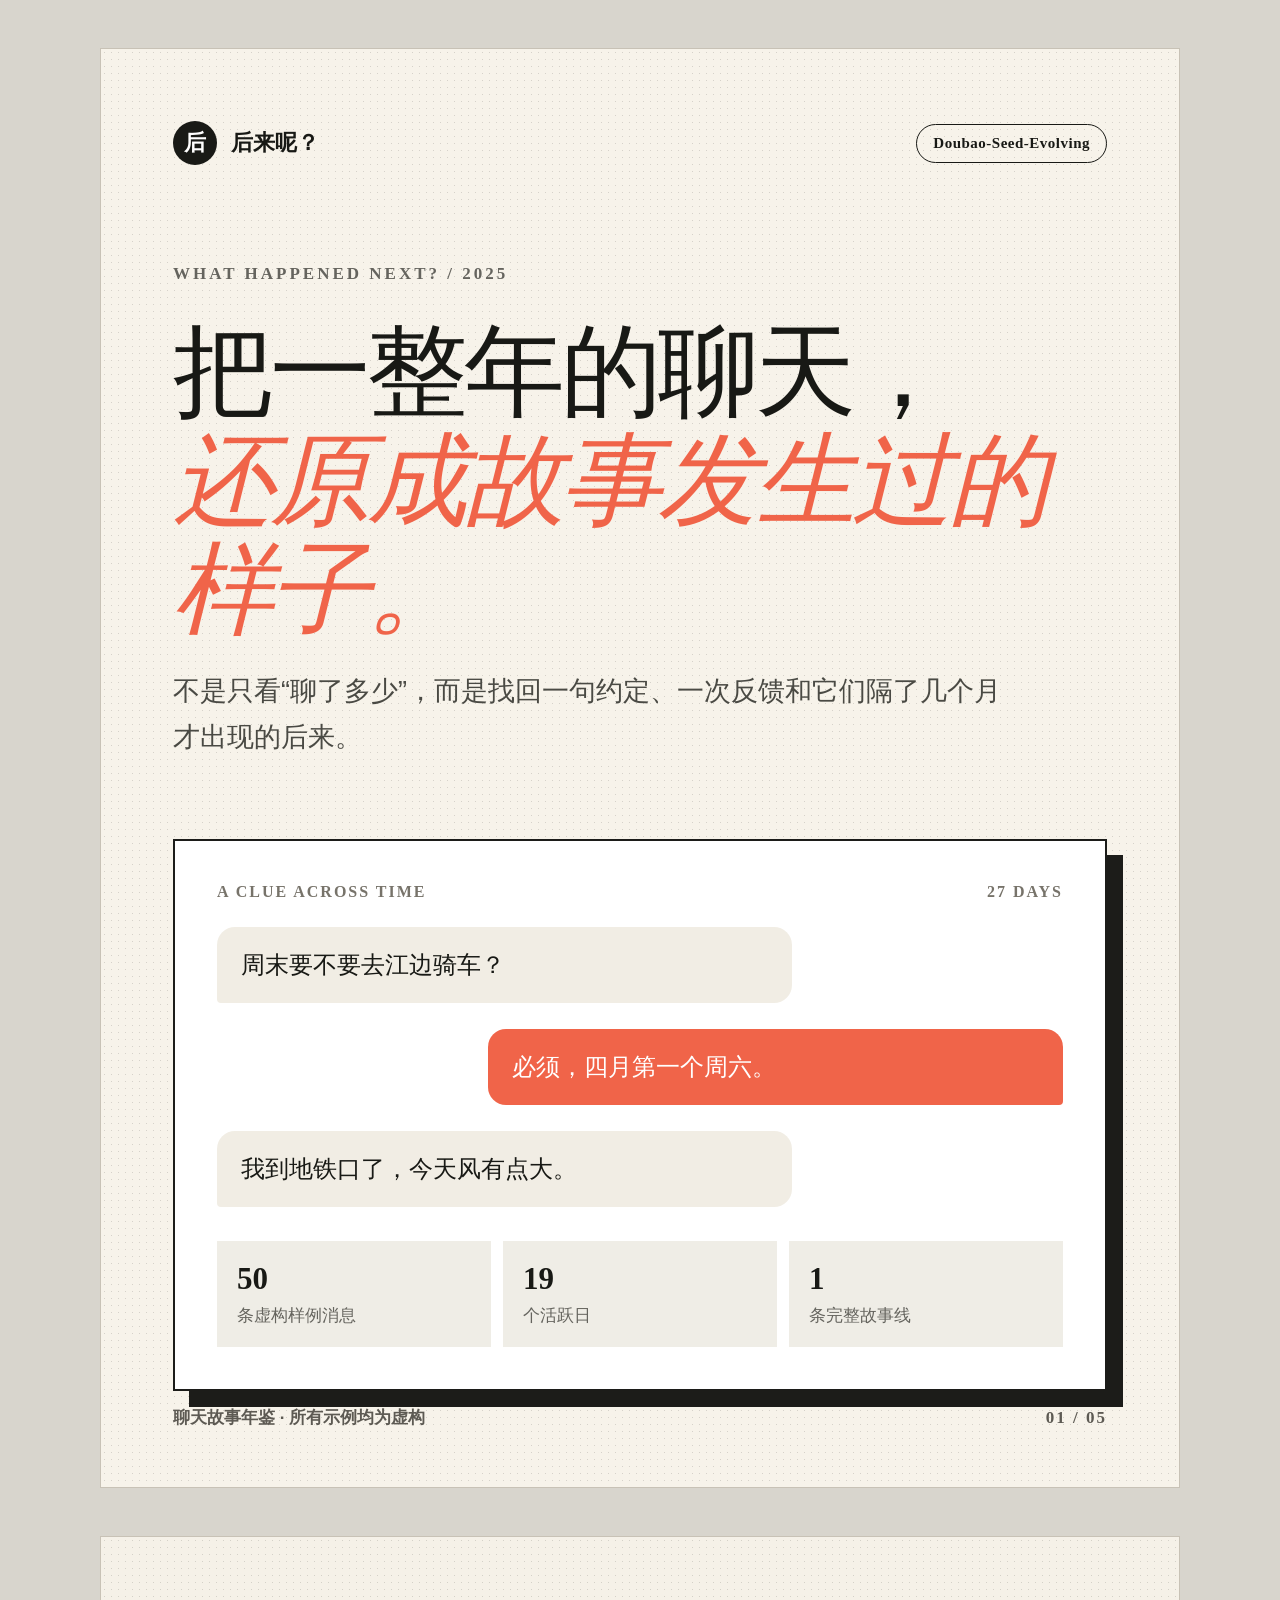
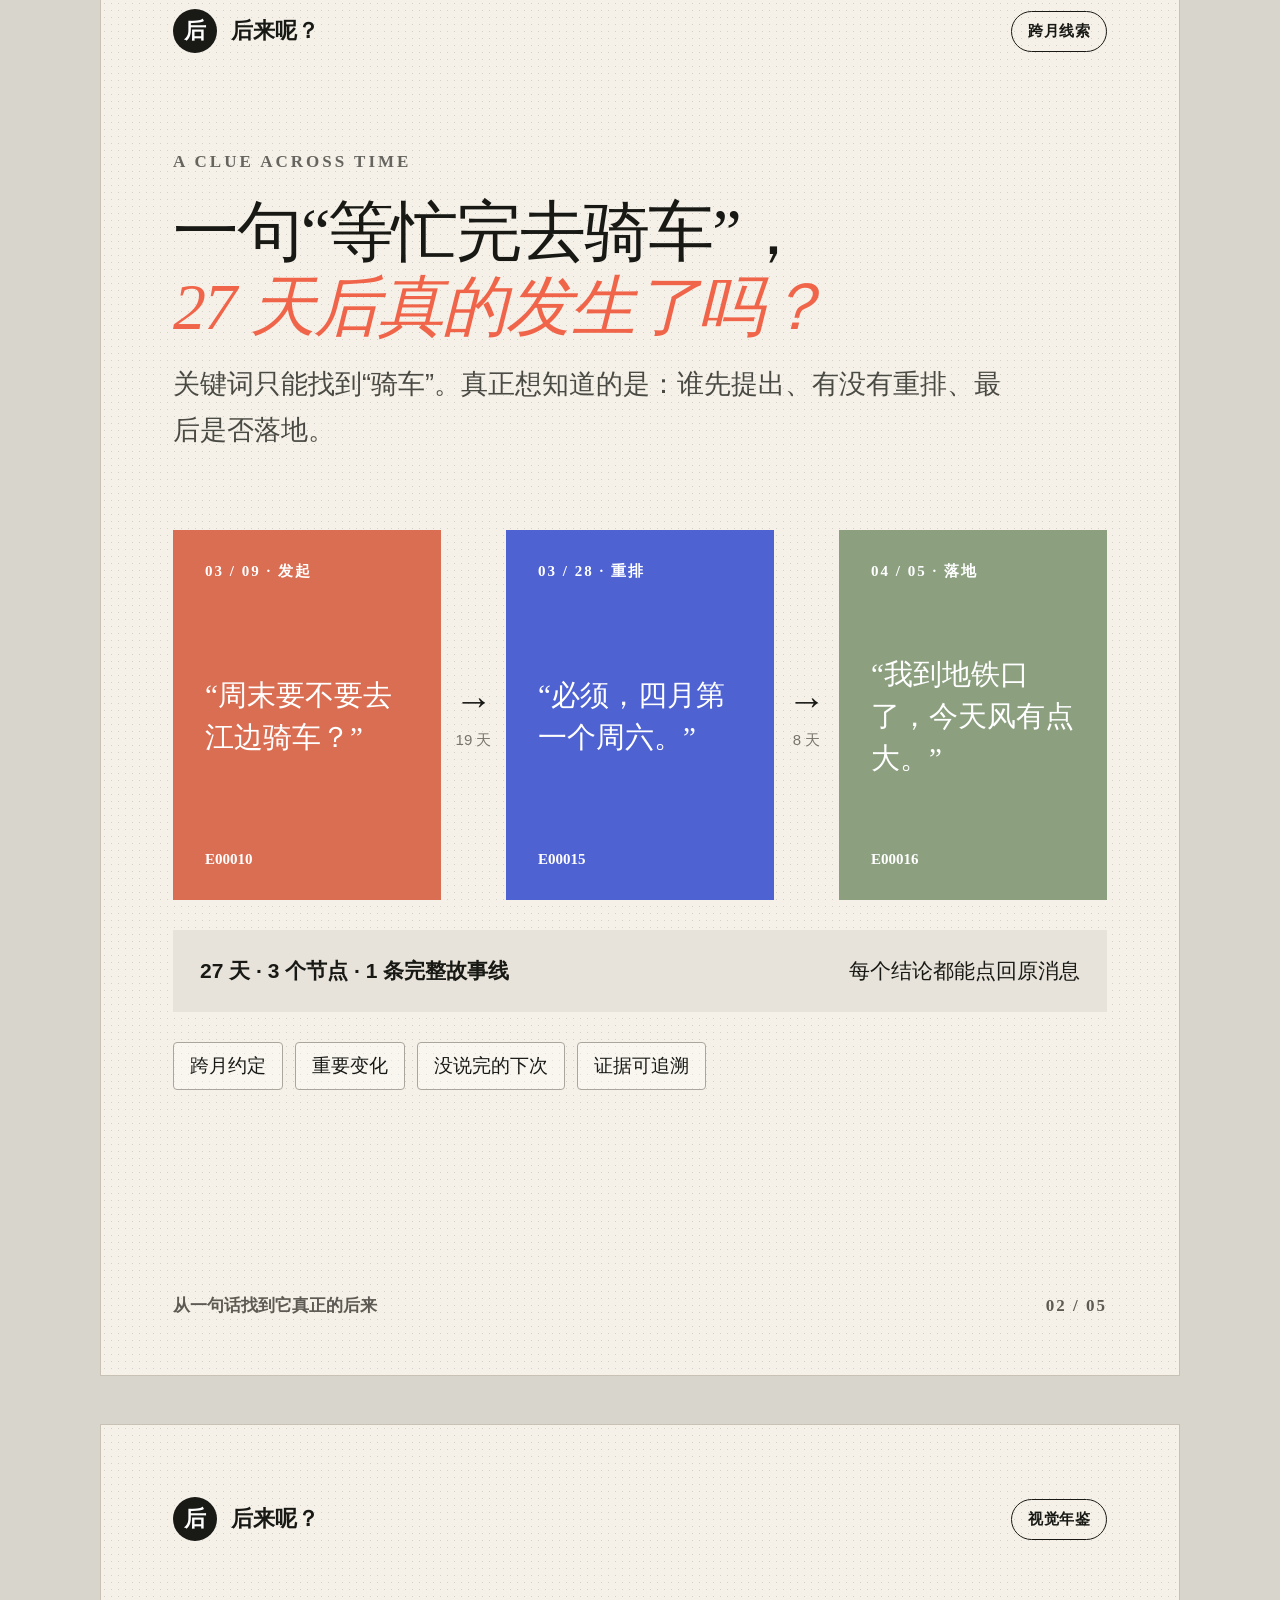
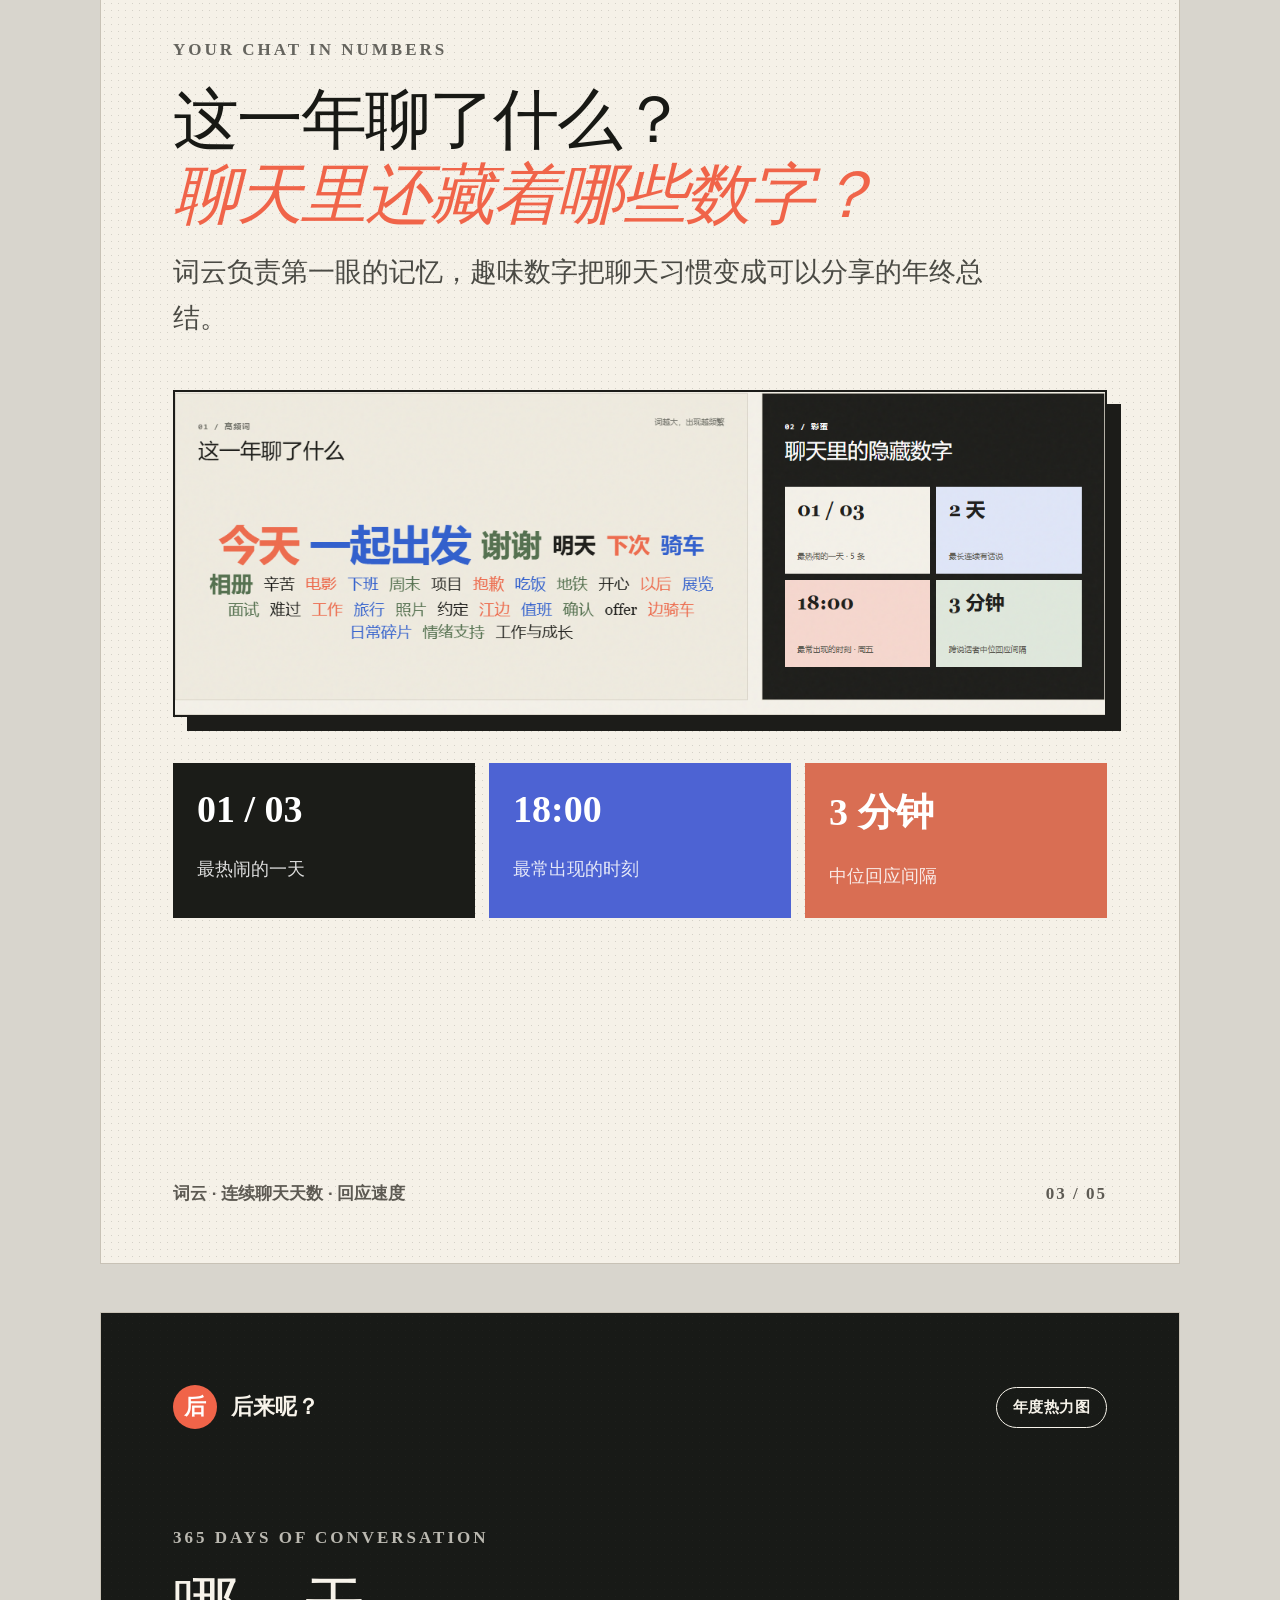
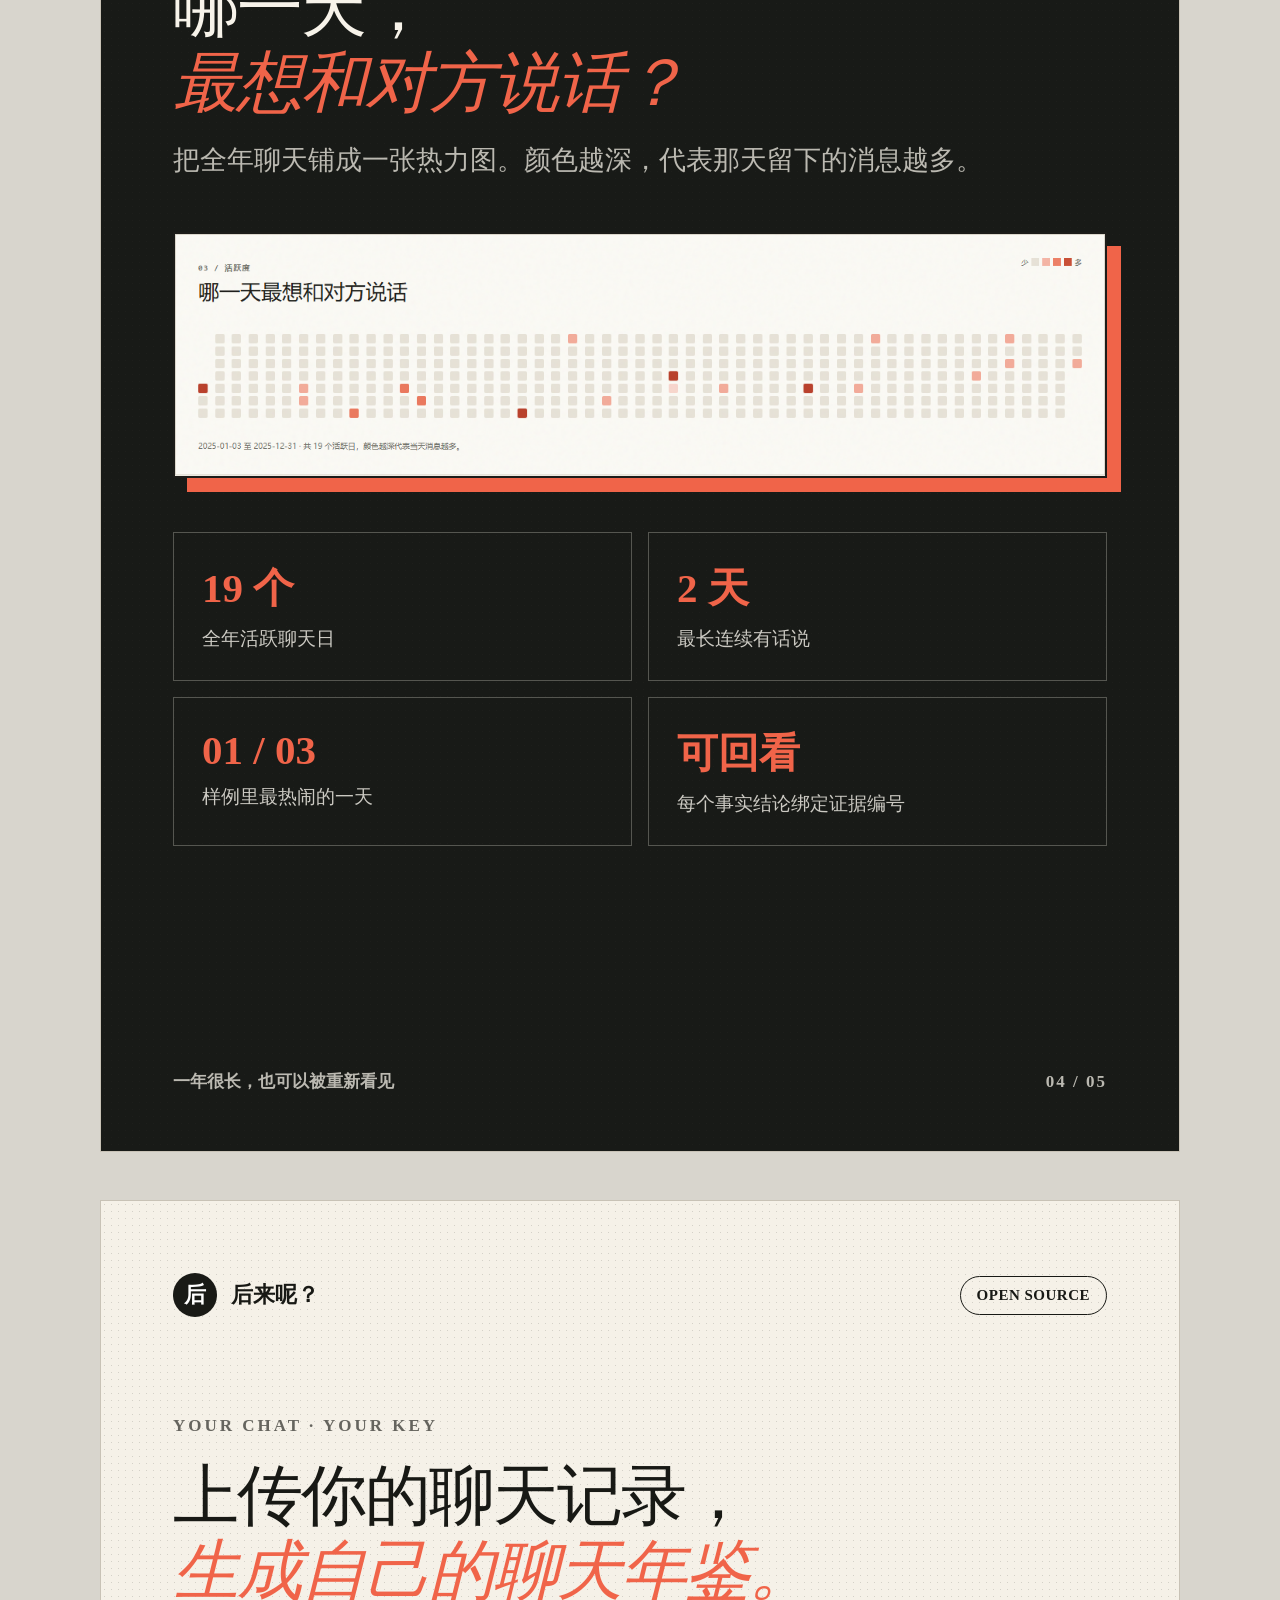
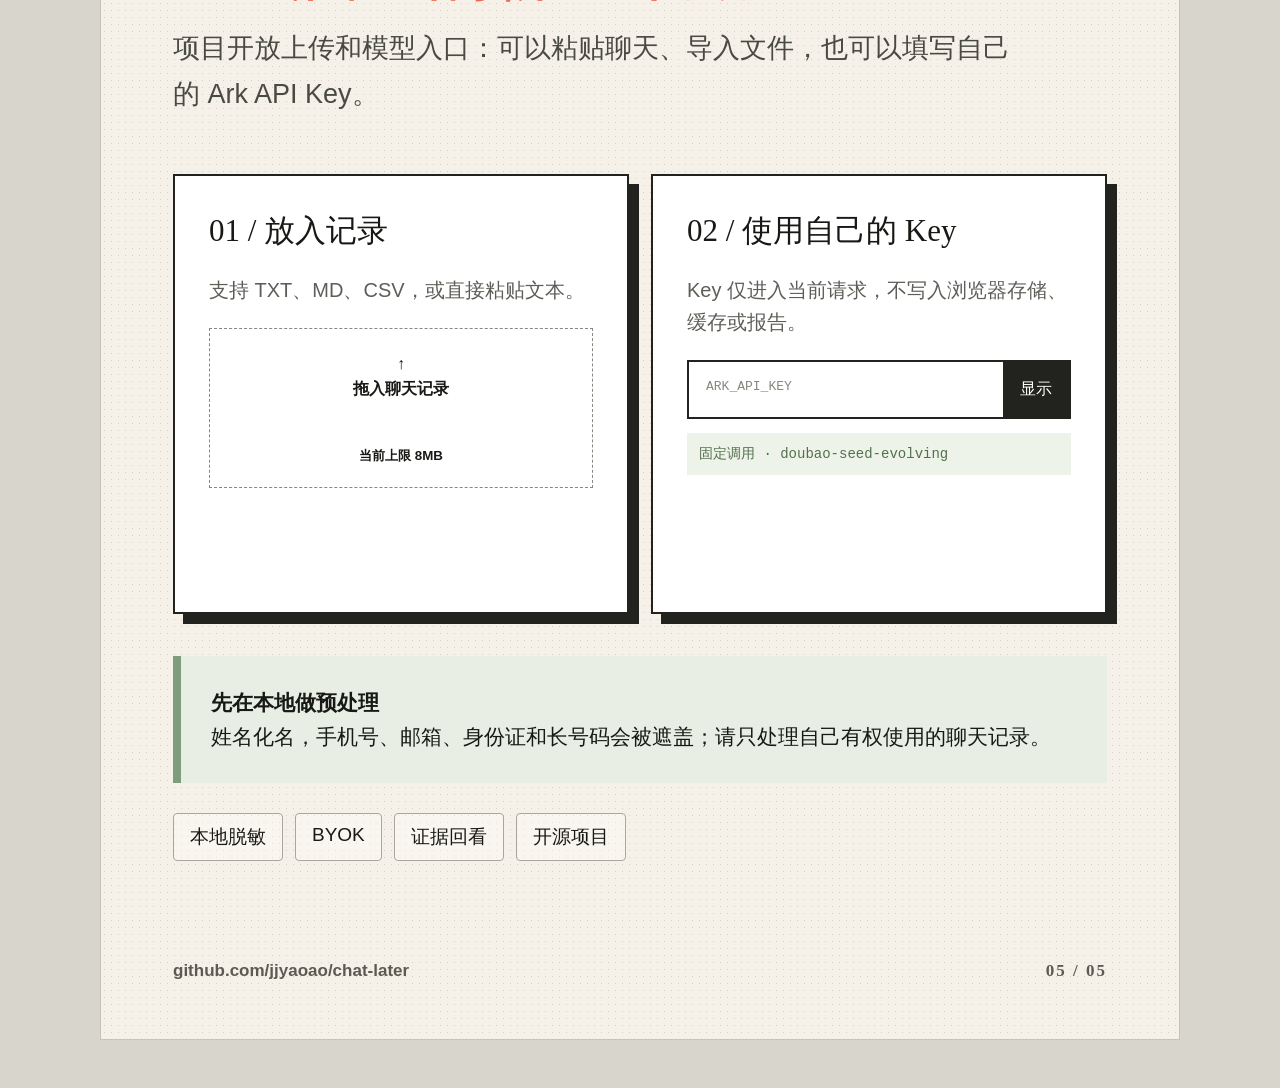
==== article/小红书配图.html @ 3decef2f "docs: add Xiaohongshu launch visuals" ====
<!doctype html>
<html lang="zh-CN">
<head>
  <meta charset="utf-8" />
  <title>后来呢？小红书配图</title>
  <style>
    * { box-sizing: border-box; }
    html, body { margin: 0; background: #d8d5cd; font-family: "Microsoft YaHei", "PingFang SC", sans-serif; color: #181915; }
    body { display: grid; gap: 48px; padding: 48px; justify-content: center; }
    .poster { position: relative; width: 1080px; height: 1440px; overflow: hidden; padding: 72px; background: #f5f1e8; border: 1px solid #c8c2b6; }
    .poster::after { content: ""; position: absolute; inset: 0; pointer-events: none; opacity: .2; background-image: radial-gradient(#514f49 0.6px, transparent 0.6px); background-size: 7px 7px; }
    .topline, .footer { position: relative; z-index: 2; display: flex; justify-content: space-between; align-items: center; font-size: 22px; font-weight: 700; }
    .brand { display: flex; gap: 14px; align-items: center; }
    .brand i { display: grid; place-items: center; width: 44px; height: 44px; border-radius: 50%; background: #191a16; color: white; font-style: normal; }
    .model { padding: 10px 16px; border: 1px solid currentColor; border-radius: 99px; font-family: Georgia, serif; font-size: 15px; letter-spacing: .5px; }
    .eyebrow { position: relative; z-index: 2; margin-top: 100px; font: 700 17px/1 Georgia, serif; letter-spacing: 3px; color: #65645e; }
    h1 { position: relative; z-index: 2; margin: 28px 0 24px; font: 500 88px/1.08 Georgia, "Songti SC", serif; letter-spacing: -4px; }
    h2 { position: relative; z-index: 2; margin: 24px 0 18px; font: 500 66px/1.14 Georgia, "Songti SC", serif; letter-spacing: -2px; }
    .lead { position: relative; z-index: 2; margin: 0; max-width: 850px; font-size: 27px; line-height: 1.7; color: #4a4a44; }
    .accent { color: #f06449; font-style: italic; }
    .footer { position: absolute; left: 72px; right: 72px; bottom: 58px; color: #5d5a53; font-size: 17px; }
    .page-no { font-family: Georgia, serif; letter-spacing: 2px; }
    .tags { position: relative; z-index: 2; display: flex; gap: 12px; flex-wrap: wrap; margin-top: 30px; }
    .tags span { padding: 10px 16px; border: 1px solid #aaa69d; border-radius: 4px; font-size: 19px; background: rgba(255,255,255,.35); }
    .cover { background: #f7f3ea; }
    .cover h1 { font-size: 101px; margin-top: 36px; }
    .cover .paper { position: relative; z-index: 2; margin-top: 78px; padding: 42px; background: white; border: 2px solid #1c1c19; box-shadow: 16px 16px 0 #1c1c19; }
    .paper-head { display: flex; justify-content: space-between; color: #77736a; font: 700 16px Georgia, serif; letter-spacing: 2px; }
    .message { width: 68%; margin-top: 26px; padding: 20px 24px; border-radius: 18px 18px 18px 4px; background: #f1ede4; font-size: 24px; line-height: 1.5; }
    .message.right { margin-left: auto; border-radius: 18px 18px 4px 18px; background: #f06449; color: white; }
    .paper-result { display: grid; grid-template-columns: repeat(3, 1fr); gap: 12px; margin-top: 34px; }
    .paper-result div { padding: 20px; background: #efede6; }
    .paper-result b { display: block; font: 700 31px Georgia, serif; }
    .paper-result span { display: block; margin-top: 7px; color: #65645e; font-size: 17px; }
    .timeline { position: relative; z-index: 2; margin-top: 76px; }
    .timeline-row { display: grid; grid-template-columns: 1fr 65px 1fr 65px 1fr; align-items: center; }
    .event { height: 370px; padding: 32px; color: white; display: flex; flex-direction: column; justify-content: space-between; }
    .event small { font: 700 15px Georgia, serif; letter-spacing: 2px; }
    .event q { font: 500 29px/1.45 Georgia, "Songti SC", serif; }
    .event b { font: 700 15px Georgia, serif; }
    .coral { background: #d96e53; }
    .blue { background: #4e62d1; }
    .green { background: #8ca080; }
    .arrow { text-align: center; font-size: 38px; }
    .arrow small { display: block; margin-top: 8px; font-size: 15px; color: #77736a; }
    .timeline-result { margin-top: 30px; padding: 27px; background: #e7e3da; display: flex; justify-content: space-between; font-size: 21px; }
    .visual-frame { position: relative; z-index: 2; margin-top: 48px; background: white; border: 2px solid #1c1c19; box-shadow: 14px 14px 0 #1c1c19; overflow: hidden; }
    .visual-frame img { width: 100%; display: block; }
    .insight-strip { position: relative; z-index: 2; display: grid; grid-template-columns: repeat(3, 1fr); gap: 14px; margin-top: 46px; }
    .insight-strip div { min-height: 155px; padding: 24px; background: #1b1c18; color: white; }
    .insight-strip div:nth-child(2) { background: #4d63d3; }
    .insight-strip div:nth-child(3) { background: #d96e53; }
    .insight-strip b { display: block; font: 700 38px Georgia, serif; }
    .insight-strip span { display: block; margin-top: 26px; font-size: 18px; opacity: .85; }
    .heat-poster { background: #181a17; color: #f7f3ea; }
    .heat-poster::after { opacity: .08; }
    .heat-poster .brand i { background: #f06449; }
    .heat-poster .eyebrow, .heat-poster .lead, .heat-poster .footer { color: #bbb9b1; }
    .heat-poster .visual-frame { background: #f7f3ea; box-shadow: 14px 14px 0 #f06449; }
    .heat-facts { position: relative; z-index: 2; display: grid; grid-template-columns: 1fr 1fr; gap: 16px; margin-top: 54px; }
    .heat-facts div { padding: 28px; border: 1px solid #555650; }
    .heat-facts b { display: block; color: #f06449; font: 700 41px Georgia, serif; }
    .heat-facts span { display: block; margin-top: 10px; font-size: 19px; color: #cbc9c2; }
    .entry-grid { position: relative; z-index: 2; display: grid; grid-template-columns: 1fr 1fr; gap: 22px; margin-top: 56px; }
    .entry-card { min-height: 440px; padding: 34px; background: white; border: 2px solid #22231f; box-shadow: 10px 10px 0 #22231f; }
    .entry-card b { display: block; margin-bottom: 22px; font: 500 31px Georgia, "Songti SC", serif; }
    .entry-card p { margin: 0 0 22px; font-size: 20px; line-height: 1.6; color: #5f5d57; }
    .drop { height: 160px; display: grid; place-items: center; border: 1px dashed #8b877e; text-align: center; font-weight: 700; line-height: 1.6; }
    .key { margin-top: 15px; display: flex; border: 2px solid #22231f; }
    .key span { flex: 1; padding: 17px; color: #8b877e; font-family: monospace; }
    .key i { padding: 17px; background: #22231f; color: white; font-style: normal; }
    .fixed { margin-top: 14px; padding: 12px; background: #eef3e9; font: 14px monospace; color: #53704e; }
    .privacy { position: relative; z-index: 2; margin-top: 42px; padding: 30px; border-left: 8px solid #7f9d7b; background: #e8eee4; font-size: 21px; line-height: 1.6; }
  </style>
</head>
<body>
  <section class="poster cover" id="poster-1">
    <div class="topline"><div class="brand"><i>后</i><span>后来呢？</span></div><span class="model">Doubao-Seed-Evolving</span></div>
    <div class="eyebrow">WHAT HAPPENED NEXT? / 2025</div>
    <h1>把一整年的聊天，<br><span class="accent">还原成故事发生过的样子。</span></h1>
    <p class="lead">不是只看“聊了多少”，而是找回一句约定、一次反馈和它们隔了几个月才出现的后来。</p>
    <div class="paper">
      <div class="paper-head"><span>A CLUE ACROSS TIME</span><span>27 DAYS</span></div>
      <div class="message">周末要不要去江边骑车？</div>
      <div class="message right">必须，四月第一个周六。</div>
      <div class="message">我到地铁口了，今天风有点大。</div>
      <div class="paper-result"><div><b>50</b><span>条虚构样例消息</span></div><div><b>19</b><span>个活跃日</span></div><div><b>1</b><span>条完整故事线</span></div></div>
    </div>
    <div class="footer"><span>聊天故事年鉴 · 所有示例均为虚构</span><span class="page-no">01 / 05</span></div>
  </section>

  <section class="poster" id="poster-2">
    <div class="topline"><div class="brand"><i>后</i><span>后来呢？</span></div><span class="model">跨月线索</span></div>
    <div class="eyebrow">A CLUE ACROSS TIME</div>
    <h2>一句“等忙完去骑车”，<br><span class="accent">27 天后真的发生了吗？</span></h2>
    <p class="lead">关键词只能找到“骑车”。真正想知道的是：谁先提出、有没有重排、最后是否落地。</p>
    <div class="timeline">
      <div class="timeline-row">
        <div class="event coral"><small>03 / 09 · 发起</small><q>周末要不要去江边骑车？</q><b>E00010</b></div>
        <div class="arrow">→<small>19 天</small></div>
        <div class="event blue"><small>03 / 28 · 重排</small><q>必须，四月第一个周六。</q><b>E00015</b></div>
        <div class="arrow">→<small>8 天</small></div>
        <div class="event green"><small>04 / 05 · 落地</small><q>我到地铁口了，今天风有点大。</q><b>E00016</b></div>
      </div>
      <div class="timeline-result"><strong>27 天 · 3 个节点 · 1 条完整故事线</strong><span>每个结论都能点回原消息</span></div>
    </div>
    <div class="tags"><span>跨月约定</span><span>重要变化</span><span>没说完的下次</span><span>证据可追溯</span></div>
    <div class="footer"><span>从一句话找到它真正的后来</span><span class="page-no">02 / 05</span></div>
  </section>

  <section class="poster" id="poster-3">
    <div class="topline"><div class="brand"><i>后</i><span>后来呢？</span></div><span class="model">视觉年鉴</span></div>
    <div class="eyebrow">YOUR CHAT IN NUMBERS</div>
    <h2>这一年聊了什么？<br><span class="accent">聊天里还藏着哪些数字？</span></h2>
    <p class="lead">词云负责第一眼的记忆，趣味数字把聊天习惯变成可以分享的年终总结。</p>
    <div class="visual-frame"><img src="assets/10-词云与趣味数据.png" alt="聊天词云与趣味数据" /></div>
    <div class="insight-strip"><div><b>01 / 03</b><span>最热闹的一天</span></div><div><b>18:00</b><span>最常出现的时刻</span></div><div><b>3 分钟</b><span>中位回应间隔</span></div></div>
    <div class="footer"><span>词云 · 连续聊天天数 · 回应速度</span><span class="page-no">03 / 05</span></div>
  </section>

  <section class="poster heat-poster" id="poster-4">
    <div class="topline"><div class="brand"><i>后</i><span>后来呢？</span></div><span class="model">年度热力图</span></div>
    <div class="eyebrow">365 DAYS OF CONVERSATION</div>
    <h2>哪一天，<br><span class="accent">最想和对方说话？</span></h2>
    <p class="lead">把全年聊天铺成一张热力图。颜色越深，代表那天留下的消息越多。</p>
    <div class="visual-frame"><img src="assets/11-年度活跃热力图.png" alt="年度聊天热力图" /></div>
    <div class="heat-facts"><div><b>19 个</b><span>全年活跃聊天日</span></div><div><b>2 天</b><span>最长连续有话说</span></div><div><b>01 / 03</b><span>样例里最热闹的一天</span></div><div><b>可回看</b><span>每个事实结论绑定证据编号</span></div></div>
    <div class="footer"><span>一年很长，也可以被重新看见</span><span class="page-no">04 / 05</span></div>
  </section>

  <section class="poster" id="poster-5">
    <div class="topline"><div class="brand"><i>后</i><span>后来呢？</span></div><span class="model">OPEN SOURCE</span></div>
    <div class="eyebrow">YOUR CHAT · YOUR KEY</div>
    <h2>上传你的聊天记录，<br><span class="accent">生成自己的聊天年鉴。</span></h2>
    <p class="lead">项目开放上传和模型入口：可以粘贴聊天、导入文件，也可以填写自己的 Ark API Key。</p>
    <div class="entry-grid">
      <div class="entry-card"><b>01 / 放入记录</b><p>支持 TXT、MD、CSV，或直接粘贴文本。</p><div class="drop">↑<br>拖入聊天记录<br><small>当前上限 8MB</small></div></div>
      <div class="entry-card"><b>02 / 使用自己的 Key</b><p>Key 仅进入当前请求，不写入浏览器存储、缓存或报告。</p><div class="key"><span>ARK_API_KEY</span><i>显示</i></div><div class="fixed">固定调用 · doubao-seed-evolving</div></div>
    </div>
    <div class="privacy"><strong>先在本地做预处理</strong><br>姓名化名，手机号、邮箱、身份证和长号码会被遮盖；请只处理自己有权使用的聊天记录。</div>
    <div class="tags"><span>本地脱敏</span><span>BYOK</span><span>证据回看</span><span>开源项目</span></div>
    <div class="footer"><span>github.com/jjyaoao/chat-later</span><span class="page-no">05 / 05</span></div>
  </section>
</body>
</html>
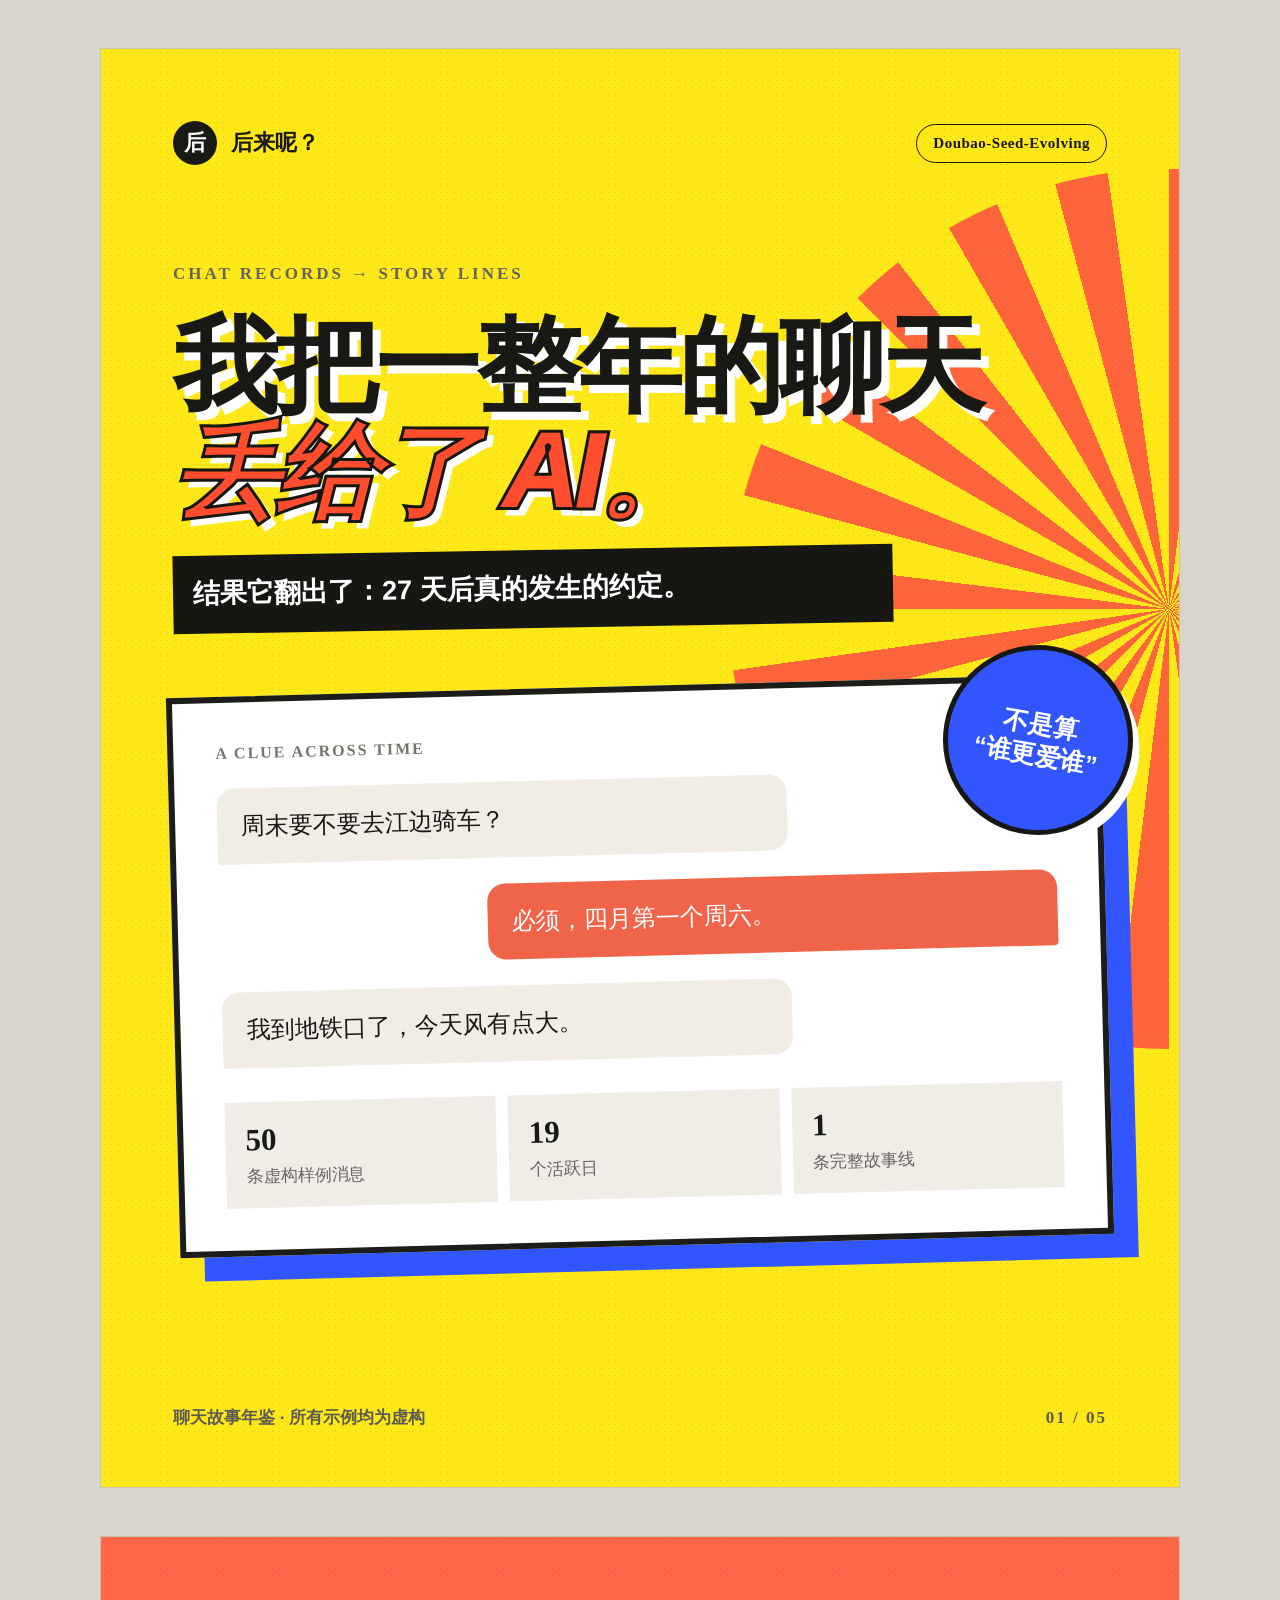
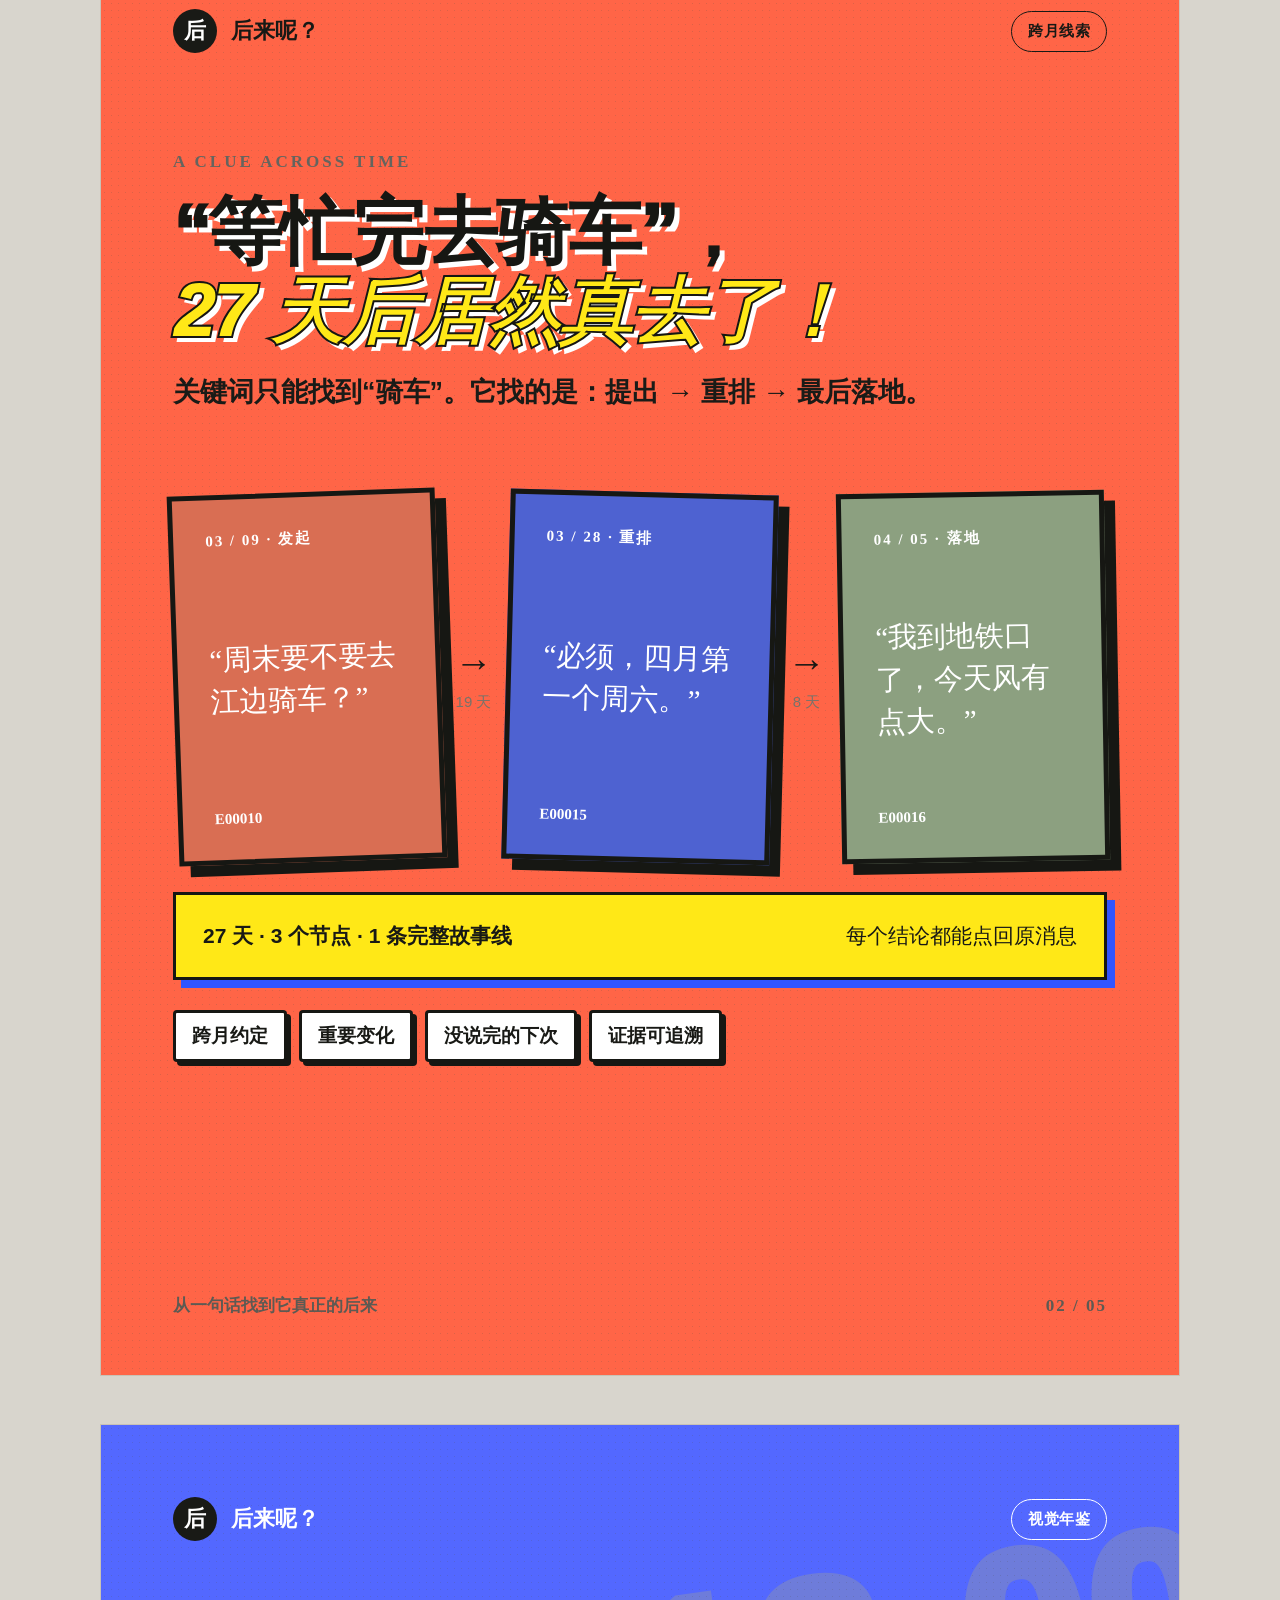
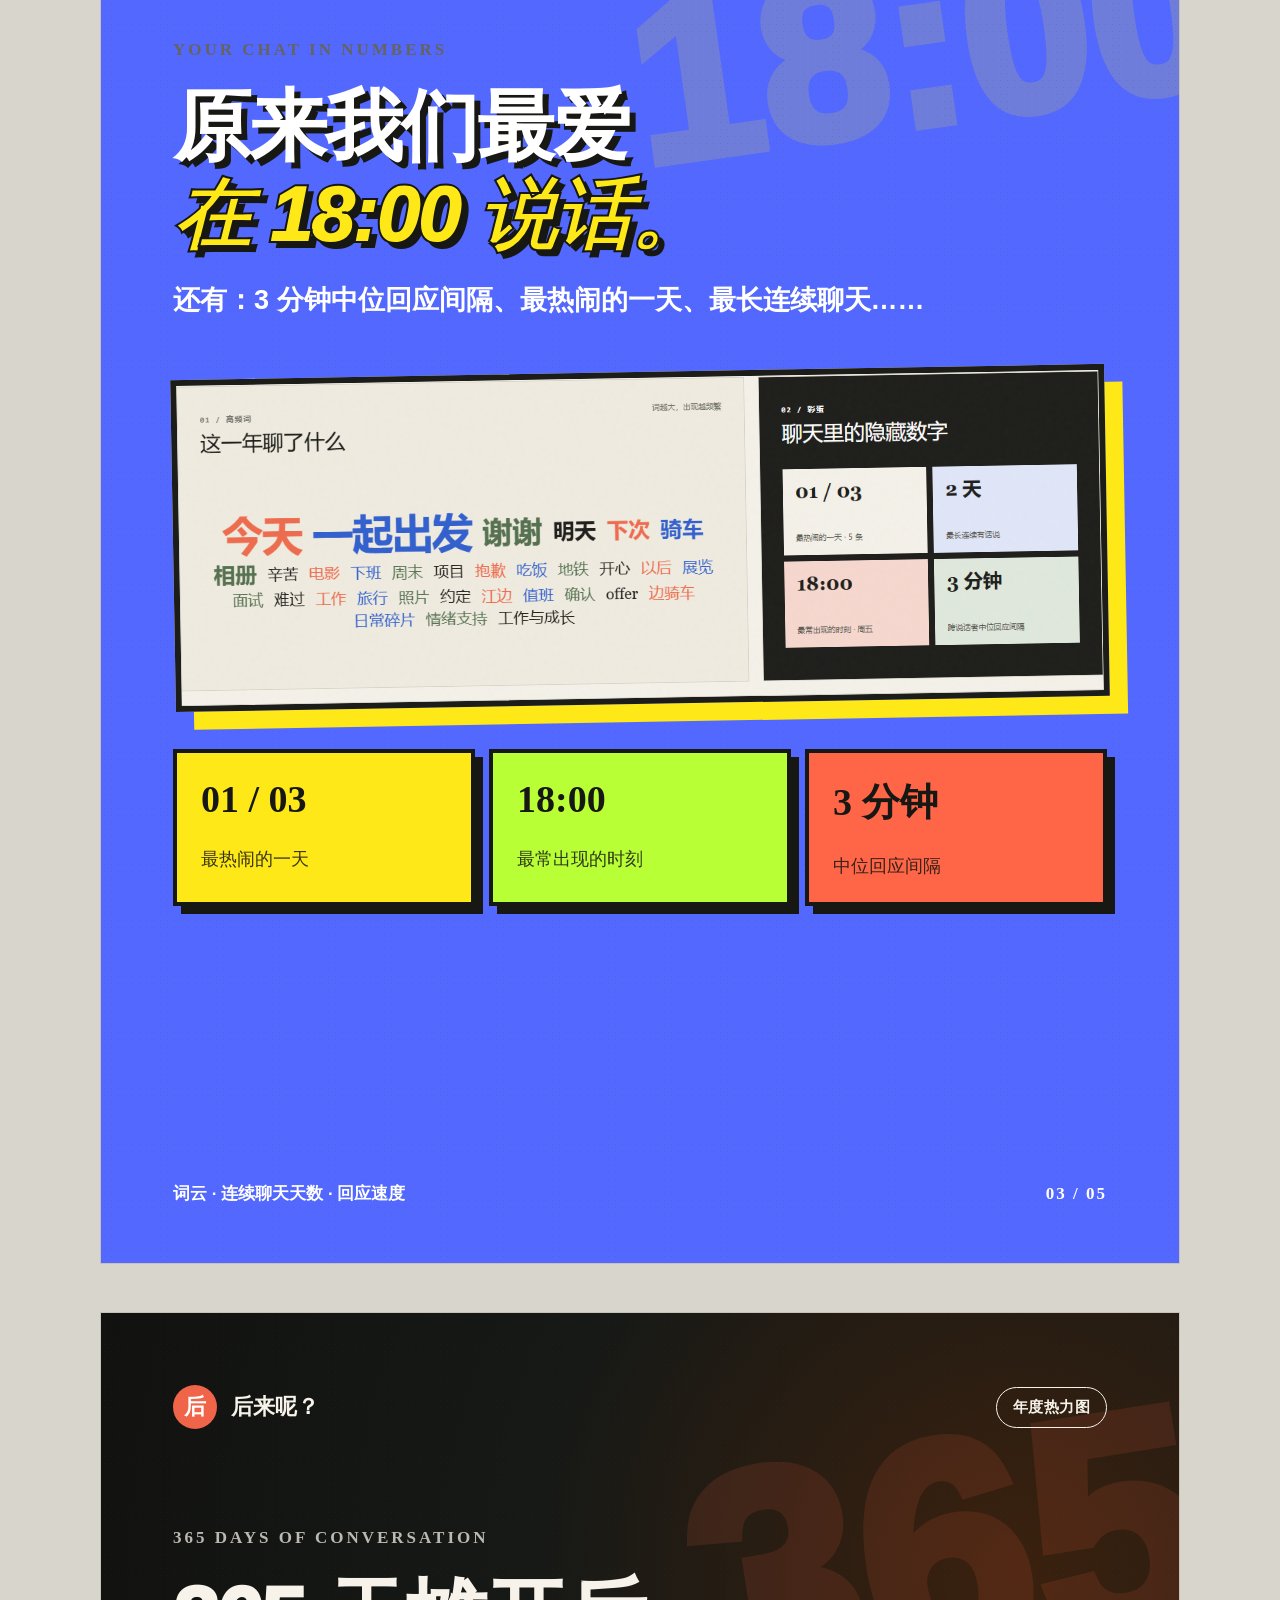
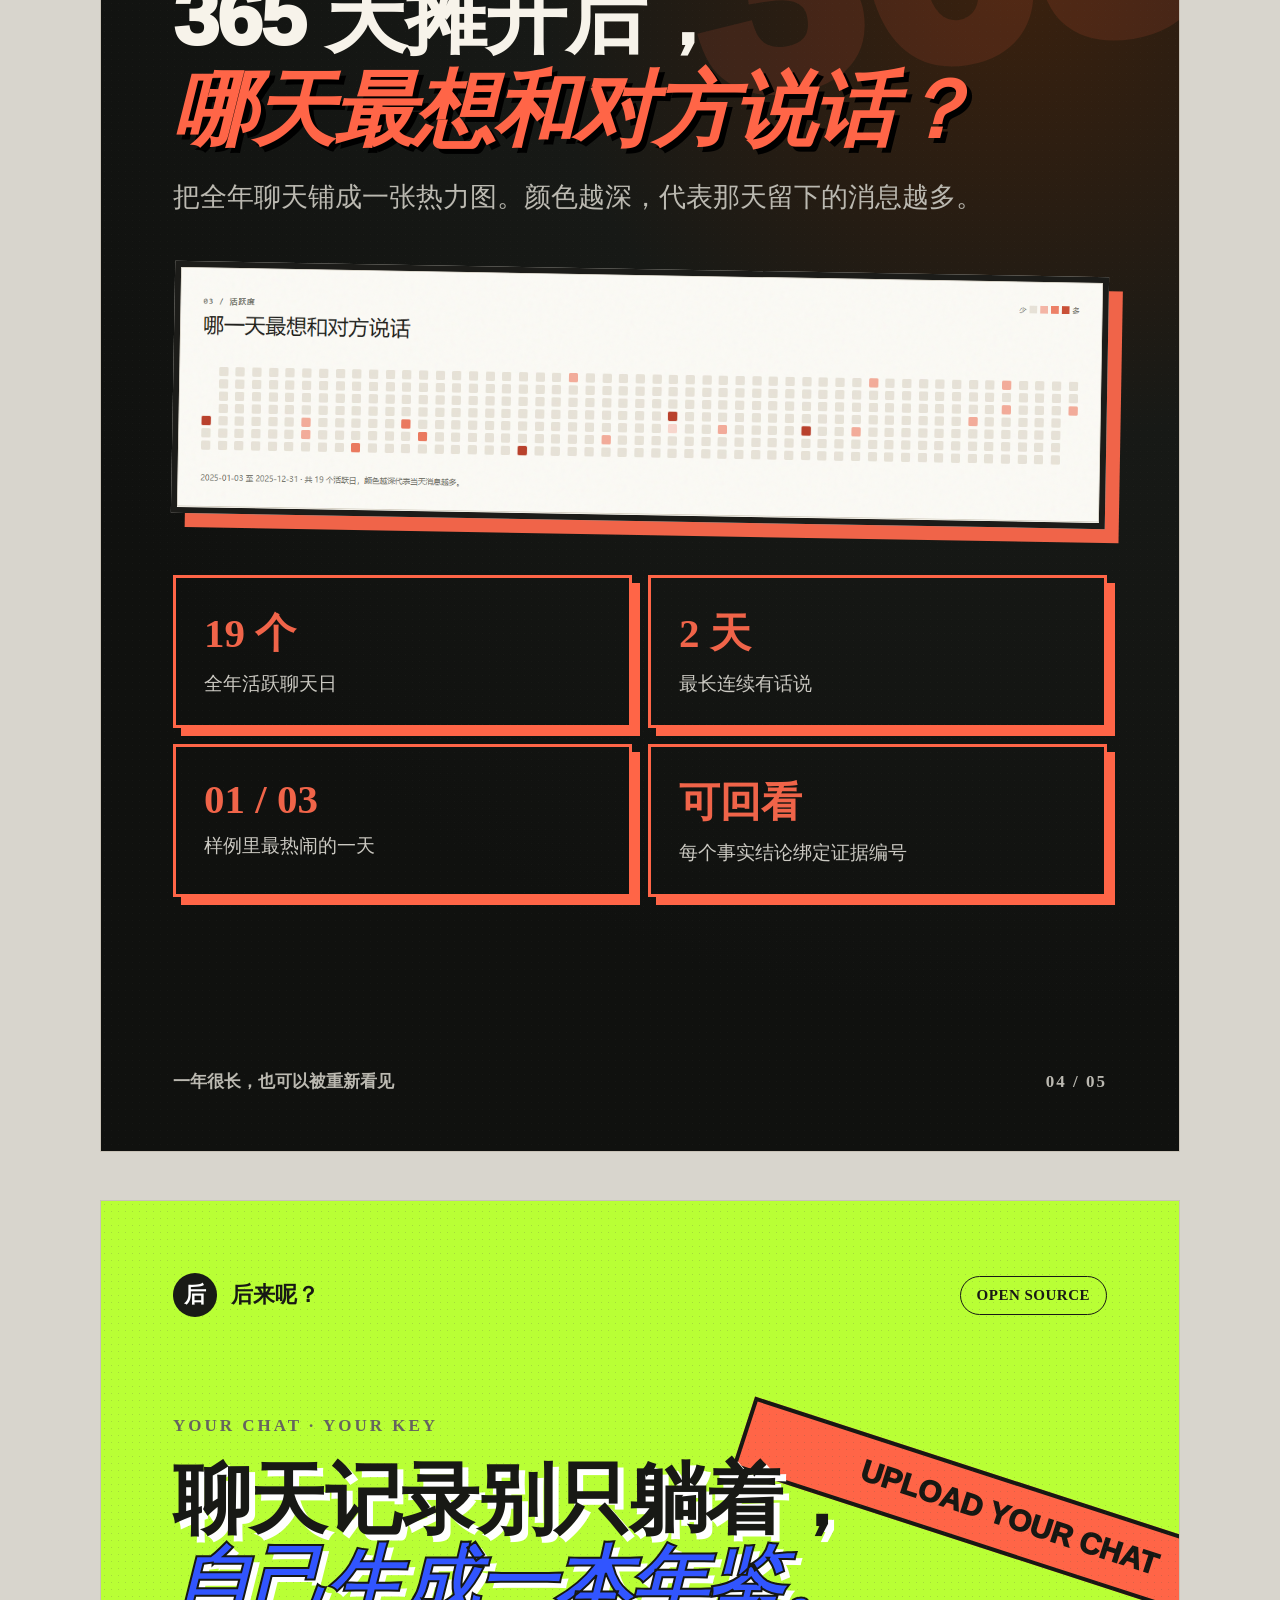
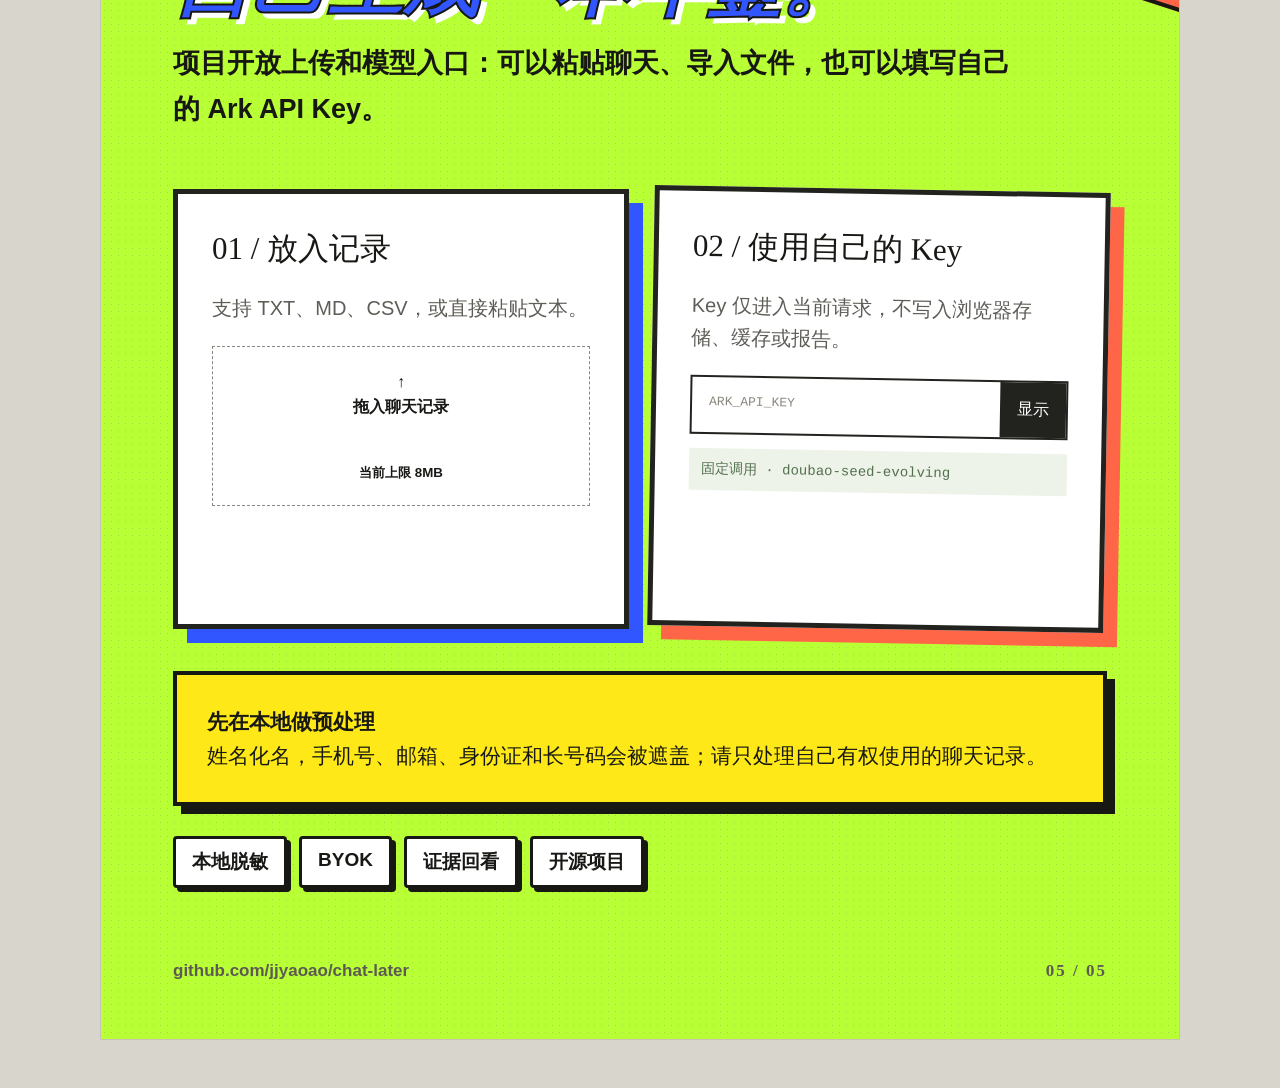
==== commit cb452373: "docs: amplify Xiaohongshu launch visuals" ====
--- a/article/小红书配图.html
+++ b/article/小红书配图.html
@@ -71,14 +71,59 @@
     .key i { padding: 17px; background: #22231f; color: white; font-style: normal; }
     .fixed { margin-top: 14px; padding: 12px; background: #eef3e9; font: 14px monospace; color: #53704e; }
     .privacy { position: relative; z-index: 2; margin-top: 42px; padding: 30px; border-left: 8px solid #7f9d7b; background: #e8eee4; font-size: 21px; line-height: 1.6; }
+    /* V2：高冲击小红书视觉。保留真实界面与文字，只重做注意力层级。 */
+    #poster-1 { background: #ffe817; }
+    #poster-1::before { content: ""; position: absolute; width: 880px; height: 880px; right: -430px; top: 120px; border-radius: 50%; background: repeating-conic-gradient(#ff593d 0 7deg, transparent 7deg 15deg); opacity: .92; }
+    #poster-1 h1, #poster-2 h2, #poster-3 h2, #poster-5 h2 { font-family: "Arial Black", "Microsoft YaHei", sans-serif; font-weight: 950; font-style: normal; }
+    #poster-1 h1 { margin-top: 30px; font-size: 105px; line-height: 1.02; text-shadow: 8px 8px 0 #fff; }
+    #poster-1 .accent { color: #ff4d2e; -webkit-text-stroke: 3px #161713; text-shadow: 7px 7px 0 #fff; }
+    #poster-1 .lead { max-width: 720px; padding: 16px 20px; background: #161713; color: white; font-weight: 800; transform: rotate(-1deg); }
+    #poster-1 .paper { margin-top: 58px; border-width: 6px; box-shadow: 24px 24px 0 #3155ff; transform: rotate(-1.5deg); }
+    #poster-1 .burst { position: absolute; z-index: 4; right: 46px; top: 596px; width: 190px; height: 190px; display: grid; place-items: center; padding: 25px; border-radius: 50%; background: #3155ff; color: white; border: 5px solid #171813; box-shadow: 8px 8px 0 white; text-align: center; font-size: 25px; line-height: 1.25; font-weight: 900; transform: rotate(10deg); }
+    #poster-2 { background: #ff6547; }
+    #poster-2 h2 { margin-top: 22px; font-size: 74px; line-height: 1.08; color: #161713; text-shadow: 5px 5px 0 #fff; }
+    #poster-2 .accent { color: #ffe817; -webkit-text-stroke: 2px #161713; text-shadow: 5px 5px 0 #fff; }
+    #poster-2 .lead { color: #1a1b17; font-weight: 800; }
+    #poster-2 .event { border: 5px solid #161713; box-shadow: 11px 11px 0 #161713; }
+    #poster-2 .event:nth-child(1) { transform: rotate(-2deg); }
+    #poster-2 .event:nth-child(3) { transform: rotate(1.5deg); }
+    #poster-2 .event:nth-child(5) { transform: rotate(-1deg); }
+    #poster-2 .timeline-result { border: 3px solid #161713; background: #ffe817; box-shadow: 8px 8px 0 #3155ff; }
+    #poster-2 .tags span { border: 3px solid #161713; background: white; font-weight: 800; box-shadow: 4px 4px 0 #161713; }
+    #poster-3 { background: #5368ff; color: white; }
+    #poster-3::before { content: "18:00"; position: absolute; right: -35px; top: 110px; color: rgba(255,232,23,.16); font: 950 230px/1 "Arial Black", sans-serif; transform: rotate(-8deg); }
+    #poster-3 h2 { font-size: 78px; text-shadow: 6px 6px 0 #171813; }
+    #poster-3 .accent { color: #ffe817; -webkit-text-stroke: 2px #171813; text-shadow: 6px 6px 0 #171813; }
+    #poster-3 .lead { color: white; font-weight: 800; }
+    #poster-3 .visual-frame { border-width: 6px; box-shadow: 18px 18px 0 #ffe817; transform: rotate(-1deg); }
+    #poster-3 .insight-strip div { border: 4px solid #171813; box-shadow: 8px 8px 0 #171813; color: #171813; background: #ffe817; }
+    #poster-3 .insight-strip div:nth-child(2) { background: #b9ff35; }
+    #poster-3 .insight-strip div:nth-child(3) { background: #ff6547; }
+    #poster-3 .footer { color: white; }
+    #poster-4 { background: radial-gradient(circle at 85% 18%, #3b210e 0, #171916 32%, #10110f 70%); }
+    #poster-4::before { content: "365"; position: absolute; right: -20px; top: 90px; color: rgba(255,101,71,.12); font: 950 310px/1 "Arial Black", sans-serif; transform: rotate(-9deg); }
+    #poster-4 h2 { font-family: "Arial Black", "Microsoft YaHei", sans-serif; font-weight: 950; font-size: 82px; }
+    #poster-4 .accent { color: #ff6547; text-shadow: 5px 5px 0 #000; }
+    #poster-4 .visual-frame { border-width: 6px; transform: rotate(1deg); }
+    #poster-4 .heat-facts div { border: 3px solid #ff6547; box-shadow: 8px 8px 0 #ff6547; }
+    #poster-5 { background: #b9ff35; }
+    #poster-5::before { content: "UPLOAD YOUR CHAT"; position: absolute; right: -110px; top: 280px; padding: 18px 120px; background: #ff6547; color: #171813; font: 950 30px/1 "Arial Black", sans-serif; transform: rotate(18deg); border: 4px solid #171813; }
+    #poster-5 h2 { font-size: 78px; line-height: 1.06; text-shadow: 6px 6px 0 white; }
+    #poster-5 .accent { color: #3155ff; -webkit-text-stroke: 2px #171813; text-shadow: 6px 6px 0 white; }
+    #poster-5 .lead { color: #171813; font-weight: 800; }
+    #poster-5 .entry-card { border-width: 5px; box-shadow: 14px 14px 0 #3155ff; }
+    #poster-5 .entry-card:nth-child(2) { transform: rotate(1deg); box-shadow: 14px 14px 0 #ff6547; }
+    #poster-5 .privacy { border: 4px solid #171813; background: #ffe817; box-shadow: 8px 8px 0 #171813; }
+    #poster-5 .tags span { border: 3px solid #171813; background: white; font-weight: 800; box-shadow: 4px 4px 0 #171813; }
   </style>
 </head>
 <body>
   <section class="poster cover" id="poster-1">
     <div class="topline"><div class="brand"><i>后</i><span>后来呢？</span></div><span class="model">Doubao-Seed-Evolving</span></div>
-    <div class="eyebrow">WHAT HAPPENED NEXT? / 2025</div>
-    <h1>把一整年的聊天，<br><span class="accent">还原成故事发生过的样子。</span></h1>
-    <p class="lead">不是只看“聊了多少”，而是找回一句约定、一次反馈和它们隔了几个月才出现的后来。</p>
+    <div class="eyebrow">CHAT RECORDS → STORY LINES</div>
+    <h1>我把一整年的聊天<br><span class="accent">丢给了 AI。</span></h1>
+    <p class="lead">结果它翻出了：27 天后真的发生的约定。</p>
+    <div class="burst">不是算<br>“谁更爱谁”</div>
     <div class="paper">
       <div class="paper-head"><span>A CLUE ACROSS TIME</span><span>27 DAYS</span></div>
       <div class="message">周末要不要去江边骑车？</div>
@@ -92,8 +137,8 @@
   <section class="poster" id="poster-2">
     <div class="topline"><div class="brand"><i>后</i><span>后来呢？</span></div><span class="model">跨月线索</span></div>
     <div class="eyebrow">A CLUE ACROSS TIME</div>
-    <h2>一句“等忙完去骑车”，<br><span class="accent">27 天后真的发生了吗？</span></h2>
-    <p class="lead">关键词只能找到“骑车”。真正想知道的是：谁先提出、有没有重排、最后是否落地。</p>
+    <h2>“等忙完去骑车”，<br><span class="accent">27 天后居然真去了！</span></h2>
+    <p class="lead">关键词只能找到“骑车”。它找的是：提出 → 重排 → 最后落地。</p>
     <div class="timeline">
       <div class="timeline-row">
         <div class="event coral"><small>03 / 09 · 发起</small><q>周末要不要去江边骑车？</q><b>E00010</b></div>
@@ -111,8 +156,8 @@
   <section class="poster" id="poster-3">
     <div class="topline"><div class="brand"><i>后</i><span>后来呢？</span></div><span class="model">视觉年鉴</span></div>
     <div class="eyebrow">YOUR CHAT IN NUMBERS</div>
-    <h2>这一年聊了什么？<br><span class="accent">聊天里还藏着哪些数字？</span></h2>
-    <p class="lead">词云负责第一眼的记忆，趣味数字把聊天习惯变成可以分享的年终总结。</p>
+    <h2>原来我们最爱<br><span class="accent">在 18:00 说话。</span></h2>
+    <p class="lead">还有：3 分钟中位回应间隔、最热闹的一天、最长连续聊天……</p>
     <div class="visual-frame"><img src="assets/10-词云与趣味数据.png" alt="聊天词云与趣味数据" /></div>
     <div class="insight-strip"><div><b>01 / 03</b><span>最热闹的一天</span></div><div><b>18:00</b><span>最常出现的时刻</span></div><div><b>3 分钟</b><span>中位回应间隔</span></div></div>
     <div class="footer"><span>词云 · 连续聊天天数 · 回应速度</span><span class="page-no">03 / 05</span></div>
@@ -121,7 +166,7 @@
   <section class="poster heat-poster" id="poster-4">
     <div class="topline"><div class="brand"><i>后</i><span>后来呢？</span></div><span class="model">年度热力图</span></div>
     <div class="eyebrow">365 DAYS OF CONVERSATION</div>
-    <h2>哪一天，<br><span class="accent">最想和对方说话？</span></h2>
+    <h2>365 天摊开后，<br><span class="accent">哪天最想和对方说话？</span></h2>
     <p class="lead">把全年聊天铺成一张热力图。颜色越深，代表那天留下的消息越多。</p>
     <div class="visual-frame"><img src="assets/11-年度活跃热力图.png" alt="年度聊天热力图" /></div>
     <div class="heat-facts"><div><b>19 个</b><span>全年活跃聊天日</span></div><div><b>2 天</b><span>最长连续有话说</span></div><div><b>01 / 03</b><span>样例里最热闹的一天</span></div><div><b>可回看</b><span>每个事实结论绑定证据编号</span></div></div>
@@ -131,7 +176,7 @@
   <section class="poster" id="poster-5">
     <div class="topline"><div class="brand"><i>后</i><span>后来呢？</span></div><span class="model">OPEN SOURCE</span></div>
     <div class="eyebrow">YOUR CHAT · YOUR KEY</div>
-    <h2>上传你的聊天记录，<br><span class="accent">生成自己的聊天年鉴。</span></h2>
+    <h2>聊天记录别只躺着，<br><span class="accent">自己生成一本年鉴。</span></h2>
     <p class="lead">项目开放上传和模型入口：可以粘贴聊天、导入文件，也可以填写自己的 Ark API Key。</p>
     <div class="entry-grid">
       <div class="entry-card"><b>01 / 放入记录</b><p>支持 TXT、MD、CSV，或直接粘贴文本。</p><div class="drop">↑<br>拖入聊天记录<br><small>当前上限 8MB</small></div></div>
